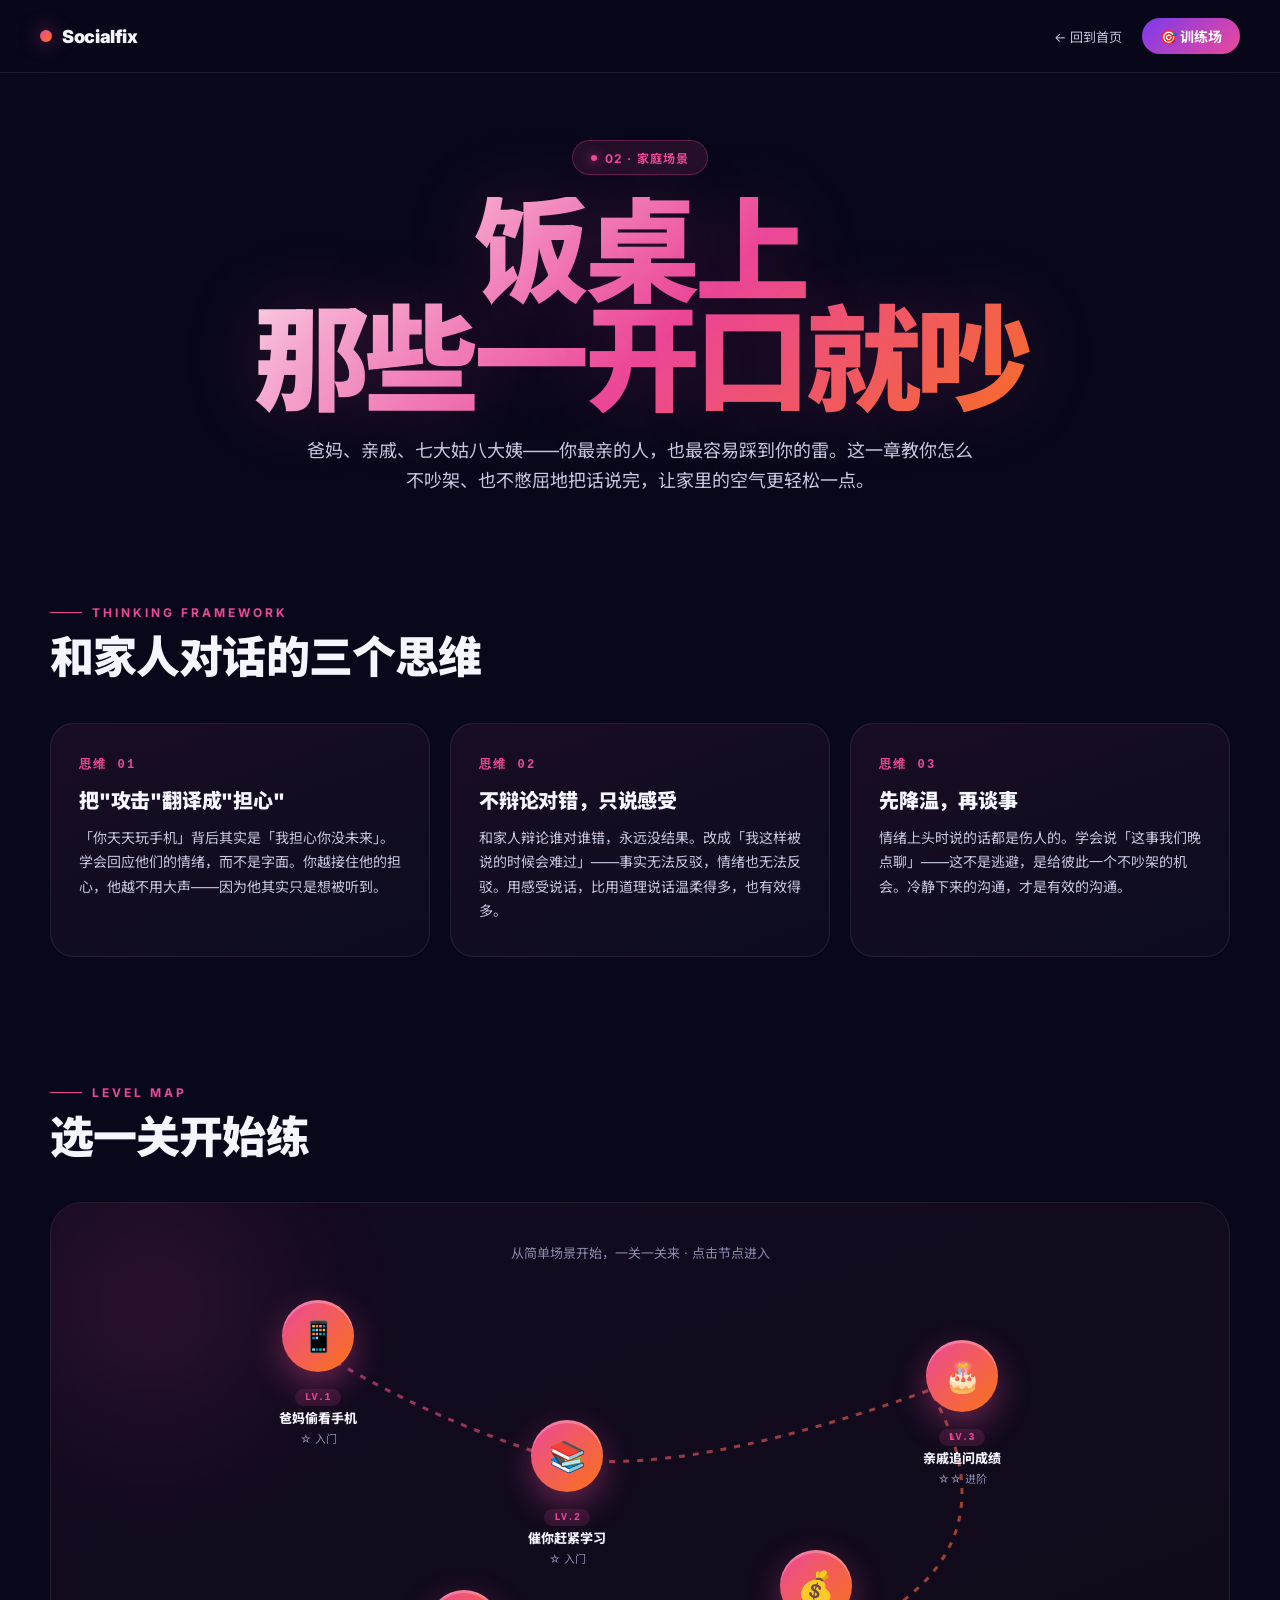
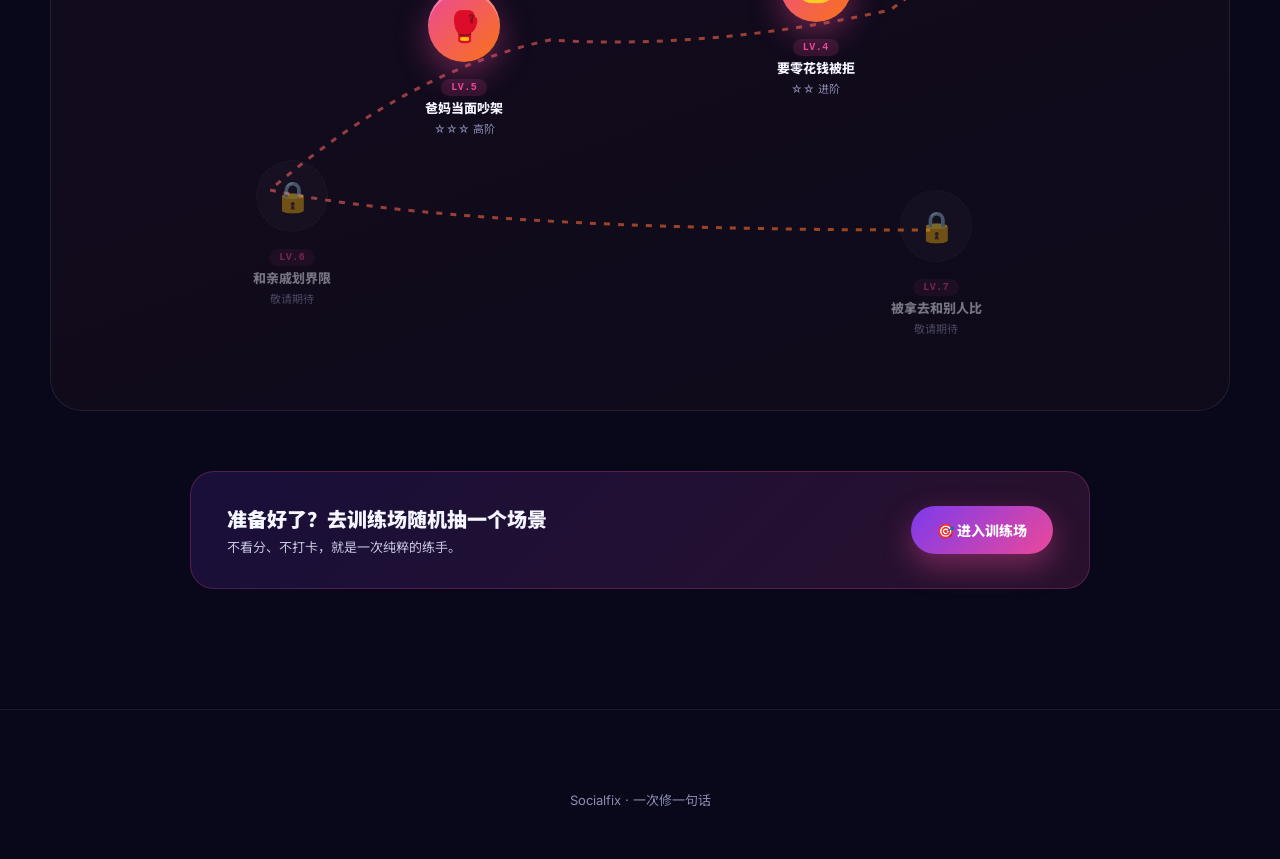
==== category-family.html @ e8e8ca2a "redesign: 3-category structure with training simulator - Merge friends/intimate into unified life ca" ====
<!DOCTYPE html>
<html lang="zh-CN">
<head>
<meta charset="UTF-8">
<meta name="viewport" content="width=device-width, initial-scale=1.0">
<title>家庭场景 · Socialfix</title>
<link href="https://fonts.googleapis.com/css2?family=Inter:wght@300;400;500;600;700;800;900&family=Noto+Sans+SC:wght@300;400;500;700;900&display=swap" rel="stylesheet">
<style>
:root{
  --bg-0:#08081a;
  --primary:#ec4899; --primary-2:#f97316;
  --text:#f5f5ff; --text-2:#c7c7e0; --text-3:#8b8bb0;
  --border:rgba(255,255,255,.08);
}
*{margin:0;padding:0;box-sizing:border-box}
html,body{background:var(--bg-0);color:var(--text);font-family:'Inter','Noto Sans SC',sans-serif;-webkit-font-smoothing:antialiased;overflow-x:hidden}

.bg{position:fixed;inset:0;z-index:-2;background:
  radial-gradient(1000px 700px at 20% 10%, rgba(236,72,153,.28), transparent 60%),
  radial-gradient(1000px 700px at 80% 90%, rgba(249,115,22,.20), transparent 60%),
  linear-gradient(180deg,#08081a,#03030c);}
.orbs{position:fixed;inset:0;z-index:-1;pointer-events:none;overflow:hidden}
.orb{position:absolute;border-radius:50%;filter:blur(80px);opacity:.5;animation:float 20s ease-in-out infinite}
.orb.o1{width:520px;height:520px;background:radial-gradient(circle,#ec4899,transparent 65%);top:-140px;left:-120px}
.orb.o2{width:460px;height:460px;background:radial-gradient(circle,#f97316,transparent 65%);top:34%;right:-160px;animation-delay:-6s;opacity:.4}
.orb.o3{width:380px;height:380px;background:radial-gradient(circle,#7c3aed,transparent 65%);bottom:-120px;left:24%;animation-delay:-12s;opacity:.35}
@keyframes float{0%,100%{transform:translate(0,0) scale(1)}50%{transform:translate(40px,-30px) scale(1.08)}}

nav{position:fixed;top:0;left:0;right:0;z-index:100;padding:18px 40px;display:flex;justify-content:space-between;align-items:center;backdrop-filter:blur(24px);background:rgba(8,8,26,.55);border-bottom:1px solid var(--border)}
.logo{display:flex;align-items:center;gap:10px;font-weight:900;font-size:18px;letter-spacing:-.02em;text-decoration:none;color:inherit}
.logo-dot{width:12px;height:12px;background:linear-gradient(135deg,var(--primary),var(--primary-2));border-radius:50%;box-shadow:0 0 20px rgba(236,72,153,.7)}
.nav-links{display:flex;gap:20px;align-items:center;font-size:14px}
.nav-links a{color:var(--text-2);text-decoration:none;transition:.2s}
.nav-links a:hover{color:#fff}
.back-link{display:inline-flex;align-items:center;gap:6px;font-size:13px;color:var(--text-3);text-decoration:none}
.nav-cta{background:linear-gradient(135deg,#7c3aed,#ec4899);color:#fff!important;padding:8px 18px;border-radius:999px;font-weight:700}

.header{padding:140px 40px 40px;text-align:center;max-width:960px;margin:0 auto;position:relative}
.chip{display:inline-flex;align-items:center;gap:8px;padding:8px 18px;border-radius:999px;background:rgba(236,72,153,.12);border:1px solid rgba(236,72,153,.3);color:var(--primary);font-size:12px;font-weight:700;letter-spacing:.1em;text-transform:uppercase;margin-bottom:22px;backdrop-filter:blur(10px)}
.chip::before{content:"";width:6px;height:6px;background:var(--primary);border-radius:50%;box-shadow:0 0 12px var(--primary)}
.header h1{font-size:clamp(56px,9vw,120px);font-weight:900;letter-spacing:-.04em;line-height:.95;background:linear-gradient(135deg,#fff 0%,var(--primary) 55%,var(--primary-2));-webkit-background-clip:text;-webkit-text-fill-color:transparent;background-clip:text;margin-bottom:20px;text-shadow:0 0 80px rgba(236,72,153,.2)}
.header p{font-size:18px;color:var(--text-2);line-height:1.7;max-width:680px;margin:0 auto}

section{padding:60px 40px}
.container{max-width:1180px;margin:0 auto}
.eyebrow{display:inline-flex;align-items:center;gap:10px;color:var(--primary);font-size:12px;font-weight:700;letter-spacing:.25em;text-transform:uppercase;margin-bottom:12px}
.eyebrow::before{content:"";width:32px;height:1px;background:var(--primary)}
.sec-title{font-size:clamp(30px,4vw,44px);font-weight:900;letter-spacing:-.02em;margin-bottom:40px;line-height:1.15}

.tech-grid{display:grid;grid-template-columns:repeat(3,1fr);gap:20px}
.tech{padding:32px 28px;background:linear-gradient(160deg,rgba(236,72,153,.08),rgba(255,255,255,.02));border:1px solid var(--border);border-radius:24px;transition:.35s;position:relative;overflow:hidden}
.tech::before{content:"";position:absolute;top:-40%;right:-40%;width:80%;height:80%;background:radial-gradient(circle,var(--primary),transparent 65%);opacity:0;filter:blur(30px);transition:.35s}
.tech:hover{border-color:rgba(236,72,153,.4);transform:translateY(-6px)}
.tech:hover::before{opacity:.2}
.tech > *{position:relative;z-index:1}
.tech-num{font-family:monospace;font-size:12px;font-weight:700;color:var(--primary);letter-spacing:.2em;margin-bottom:12px}
.tech h4{font-size:20px;font-weight:900;margin-bottom:12px;letter-spacing:-.01em}
.tech p{font-size:14px;color:var(--text-2);line-height:1.75}

.map-wrap{margin-top:40px;position:relative;padding:40px 24px;background:linear-gradient(160deg,rgba(236,72,153,.05),rgba(249,115,22,.03));border:1px solid var(--border);border-radius:32px;overflow:hidden}
.map-wrap::before{content:"";position:absolute;top:-100px;left:-100px;width:400px;height:400px;background:radial-gradient(circle,var(--primary),transparent 65%);opacity:.15;filter:blur(60px)}
.map-hint{text-align:center;color:var(--text-3);font-size:13px;margin-bottom:28px}
.map{position:relative;min-height:680px;max-width:860px;margin:0 auto}
.path-svg{position:absolute;inset:0;width:100%;height:100%;pointer-events:none;z-index:0}
.node{position:absolute;width:130px;text-align:center;text-decoration:none;color:inherit;z-index:2}
.node-circle{width:72px;height:72px;margin:0 auto 12px;border-radius:50%;background:linear-gradient(135deg,var(--primary),var(--primary-2));display:grid;place-items:center;font-size:30px;box-shadow:0 12px 32px rgba(236,72,153,.4),inset 0 3px 0 rgba(255,255,255,.25);transition:.35s;position:relative}
.node-circle::after{content:"";position:absolute;inset:-8px;border-radius:50%;border:2px dashed rgba(255,255,255,.15);opacity:0;transition:.35s}
.node:hover .node-circle{transform:scale(1.12) rotate(-6deg)}
.node:hover .node-circle::after{opacity:1;transform:rotate(60deg)}
.node-num{display:inline-block;font-family:monospace;font-size:10px;font-weight:700;color:var(--primary);background:rgba(236,72,153,.15);padding:3px 10px;border-radius:999px;margin-bottom:4px;letter-spacing:.05em}
.node-title{font-size:13px;font-weight:800;line-height:1.35;margin-bottom:2px}
.node-diff{font-size:11px;color:var(--text-3)}
.node.locked .node-circle{background:rgba(255,255,255,.05);border:1px dashed var(--border);color:var(--text-3);box-shadow:none}
.node.locked{pointer-events:none;opacity:.45}
.n1{top:10px;left:5%}.n2{top:130px;left:34%}.n3{top:50px;right:5%}.n4{top:260px;right:22%}.n5{top:300px;left:22%}.n6{top:470px;left:2%}.n7{top:500px;right:8%}

.train-strip{margin:60px auto 0;max-width:900px;padding:32px 36px;border-radius:24px;background:linear-gradient(135deg,rgba(124,58,237,.15),rgba(236,72,153,.15));border:1px solid rgba(236,72,153,.25);display:flex;align-items:center;justify-content:space-between;gap:20px;flex-wrap:wrap}
.train-strip-txt h4{font-size:20px;font-weight:900;margin-bottom:4px}
.train-strip-txt p{font-size:13px;color:var(--text-2)}
.train-strip a{padding:14px 26px;background:linear-gradient(135deg,#7c3aed,#ec4899);border-radius:999px;color:#fff;text-decoration:none;font-weight:800;font-size:14px;white-space:nowrap;box-shadow:0 12px 30px rgba(236,72,153,.4);transition:.25s}
.train-strip a:hover{transform:translateY(-2px)}

footer{padding:80px 40px 50px;text-align:center;border-top:1px solid var(--border);margin-top:60px}
.foot-text{color:var(--text-3);font-size:13px}

@media (max-width:900px){
  .tech-grid{grid-template-columns:1fr;gap:14px}
  nav{padding:14px 20px}.header{padding:110px 20px 30px}section{padding:40px 20px}
  .nav-links a:not(.back-link):not(.nav-cta){display:none}
  .map{min-height:auto}.path-svg{display:none}
  .node{position:relative;top:auto!important;left:auto!important;right:auto!important;width:100%;margin:0 0 16px;display:flex;align-items:center;gap:14px;text-align:left;background:rgba(255,255,255,.03);border:1px solid var(--border);padding:14px;border-radius:16px}
  .node-circle{margin:0;width:56px;height:56px;font-size:24px;flex-shrink:0}
  .node > div:not(.node-circle){flex:1}
}
</style>
</head>
<body>
<div class="bg"></div>
<div class="orbs">
  <div class="orb o1"></div><div class="orb o2"></div><div class="orb o3"></div>
</div>

<nav>
  <a class="logo" href="index.html"><span class="logo-dot"></span>Socialfix</a>
  <div class="nav-links">
    <a class="back-link" href="index.html">← 回到首页</a>
    <a href="simulator.html" class="nav-cta">🎯 训练场</a>
  </div>
</nav>

<div class="header">
  <div class="chip">02 · 家庭场景</div>
  <h1>饭桌上<br>那些一开口就吵</h1>
  <p>爸妈、亲戚、七大姑八大姨——你最亲的人，也最容易踩到你的雷。这一章教你怎么不吵架、也不憋屈地把话说完，让家里的空气更轻松一点。</p>
</div>

<section>
  <div class="container">
    <span class="eyebrow">Thinking Framework</span>
    <h2 class="sec-title">和家人对话的三个思维</h2>
    <div class="tech-grid">
      <div class="tech">
        <div class="tech-num">思维 01</div>
        <h4>把"攻击"翻译成"担心"</h4>
        <p>「你天天玩手机」背后其实是「我担心你没未来」。学会回应他们的情绪，而不是字面。你越接住他的担心，他越不用大声——因为他其实只是想被听到。</p>
      </div>
      <div class="tech">
        <div class="tech-num">思维 02</div>
        <h4>不辩论对错，只说感受</h4>
        <p>和家人辩论谁对谁错，永远没结果。改成「我这样被说的时候会难过」——事实无法反驳，情绪也无法反驳。用感受说话，比用道理说话温柔得多，也有效得多。</p>
      </div>
      <div class="tech">
        <div class="tech-num">思维 03</div>
        <h4>先降温，再谈事</h4>
        <p>情绪上头时说的话都是伤人的。学会说「这事我们晚点聊」——这不是逃避，是给彼此一个不吵架的机会。冷静下来的沟通，才是有效的沟通。</p>
      </div>
    </div>
  </div>
</section>

<section>
  <div class="container">
    <span class="eyebrow">Level Map</span>
    <h2 class="sec-title">选一关开始练</h2>

    <div class="map-wrap">
      <div class="map-hint">从简单场景开始，一关一关来 · 点击节点进入</div>
      <div class="map">
        <svg class="path-svg" viewBox="0 0 860 680" preserveAspectRatio="none">
          <defs>
            <linearGradient id="pathGrad" x1="0" y1="0" x2="1" y2="1">
              <stop offset="0%" stop-color="#ec4899" stop-opacity=".6"/>
              <stop offset="100%" stop-color="#f97316" stop-opacity=".6"/>
            </linearGradient>
          </defs>
          <path d="M 90 50 Q 200 120 320 160 T 720 100 Q 800 240 680 320 Q 500 360 340 350 Q 200 380 60 500 Q 250 540 720 540"
                stroke="url(#pathGrad)" stroke-width="3" stroke-dasharray="6 8" fill="none"/>
        </svg>

        <a class="node n1" href="level.html?cat=family&id=1">
          <div class="node-circle">📱</div><span class="node-num">LV.1</span>
          <div class="node-title">爸妈偷看手机</div><div class="node-diff">☆ 入门</div>
        </a>
        <a class="node n2" href="level.html?cat=family&id=2">
          <div class="node-circle">📚</div><span class="node-num">LV.2</span>
          <div class="node-title">催你赶紧学习</div><div class="node-diff">☆ 入门</div>
        </a>
        <a class="node n3" href="level.html?cat=family&id=3">
          <div class="node-circle">🎂</div><span class="node-num">LV.3</span>
          <div class="node-title">亲戚追问成绩</div><div class="node-diff">☆☆ 进阶</div>
        </a>
        <a class="node n4" href="level.html?cat=family&id=4">
          <div class="node-circle">💰</div><span class="node-num">LV.4</span>
          <div class="node-title">要零花钱被拒</div><div class="node-diff">☆☆ 进阶</div>
        </a>
        <a class="node n5" href="level.html?cat=family&id=5">
          <div class="node-circle">🥊</div><span class="node-num">LV.5</span>
          <div class="node-title">爸妈当面吵架</div><div class="node-diff">☆☆☆ 高阶</div>
        </a>
        <a class="node n6 locked">
          <div class="node-circle">🔒</div><span class="node-num">LV.6</span>
          <div class="node-title">和亲戚划界限</div><div class="node-diff">敬请期待</div>
        </a>
        <a class="node n7 locked">
          <div class="node-circle">🔒</div><span class="node-num">LV.7</span>
          <div class="node-title">被拿去和别人比</div><div class="node-diff">敬请期待</div>
        </a>
      </div>
    </div>

    <div class="train-strip">
      <div class="train-strip-txt">
        <h4>准备好了？去训练场随机抽一个场景</h4>
        <p>不看分、不打卡，就是一次纯粹的练手。</p>
      </div>
      <a href="simulator.html">🎯 进入训练场</a>
    </div>
  </div>
</section>

<footer><div class="foot-text">Socialfix · 一次修一句话</div></footer>
</body>
</html>
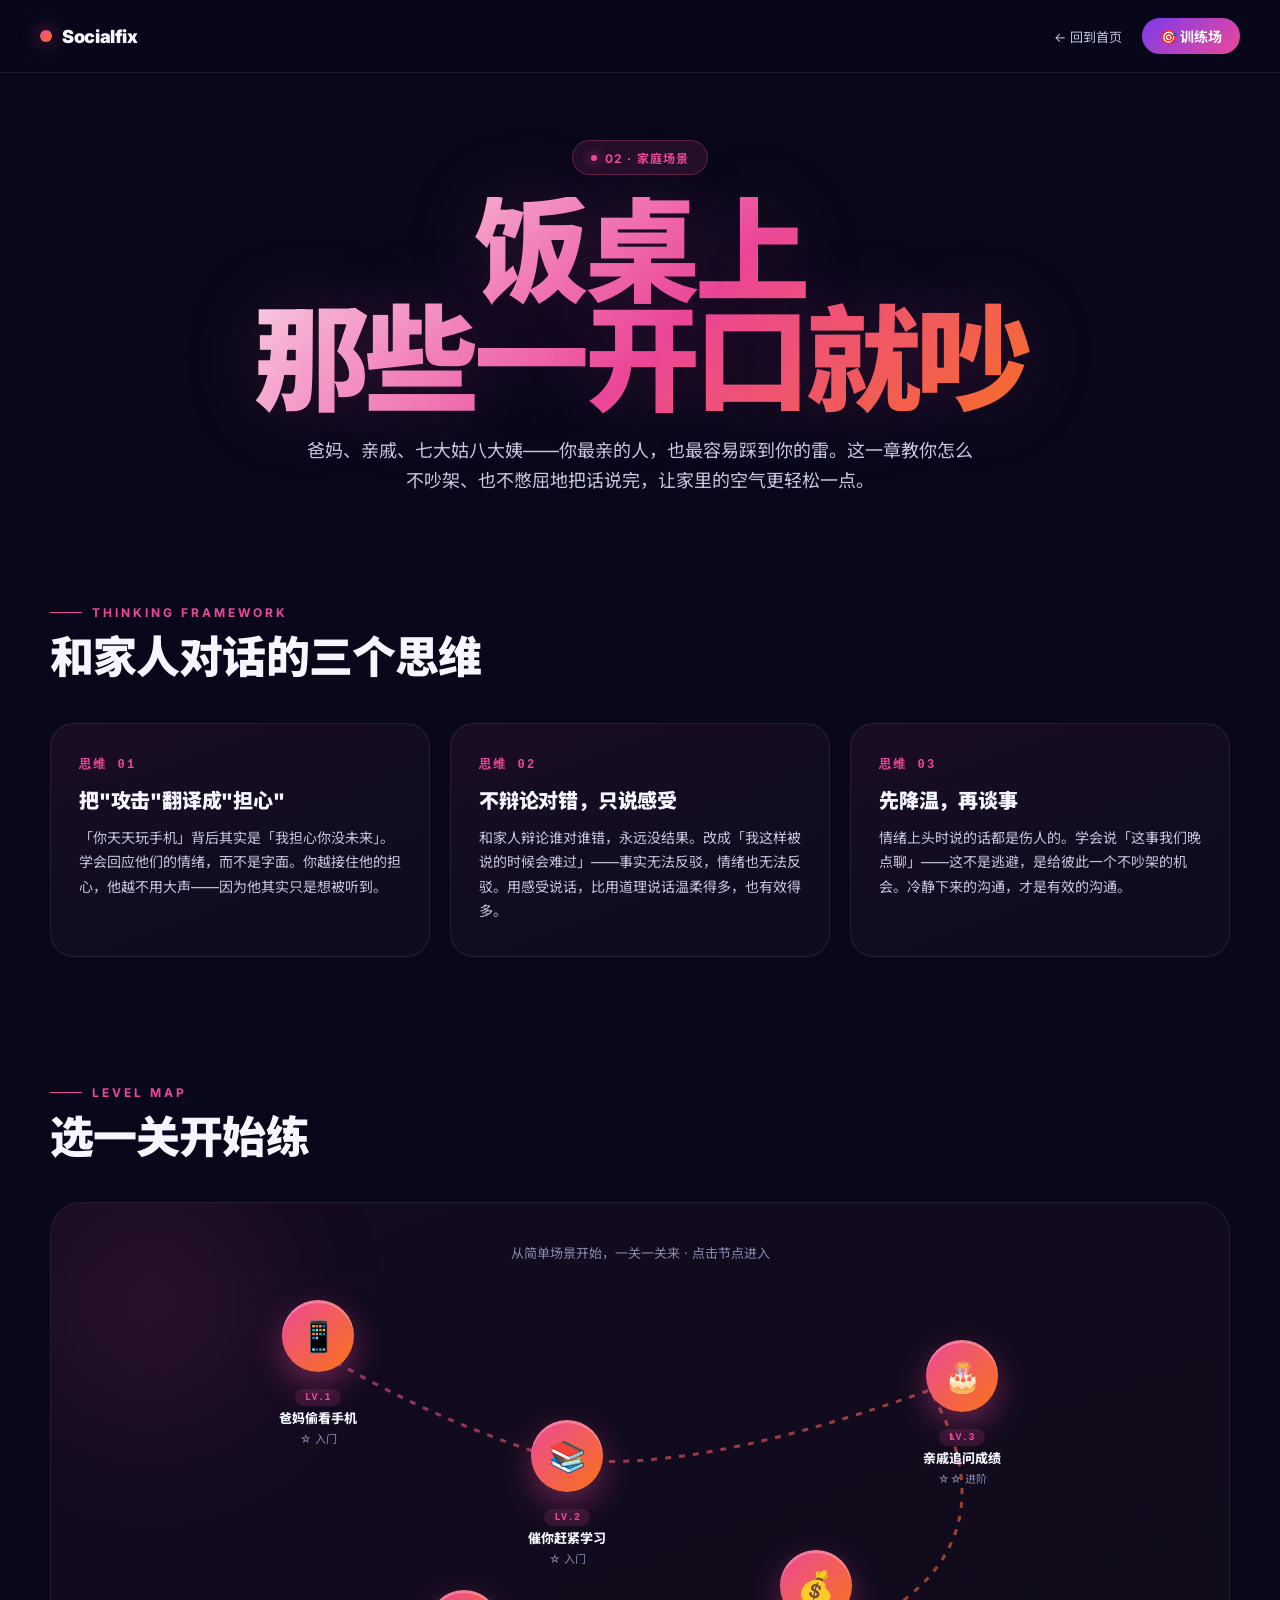
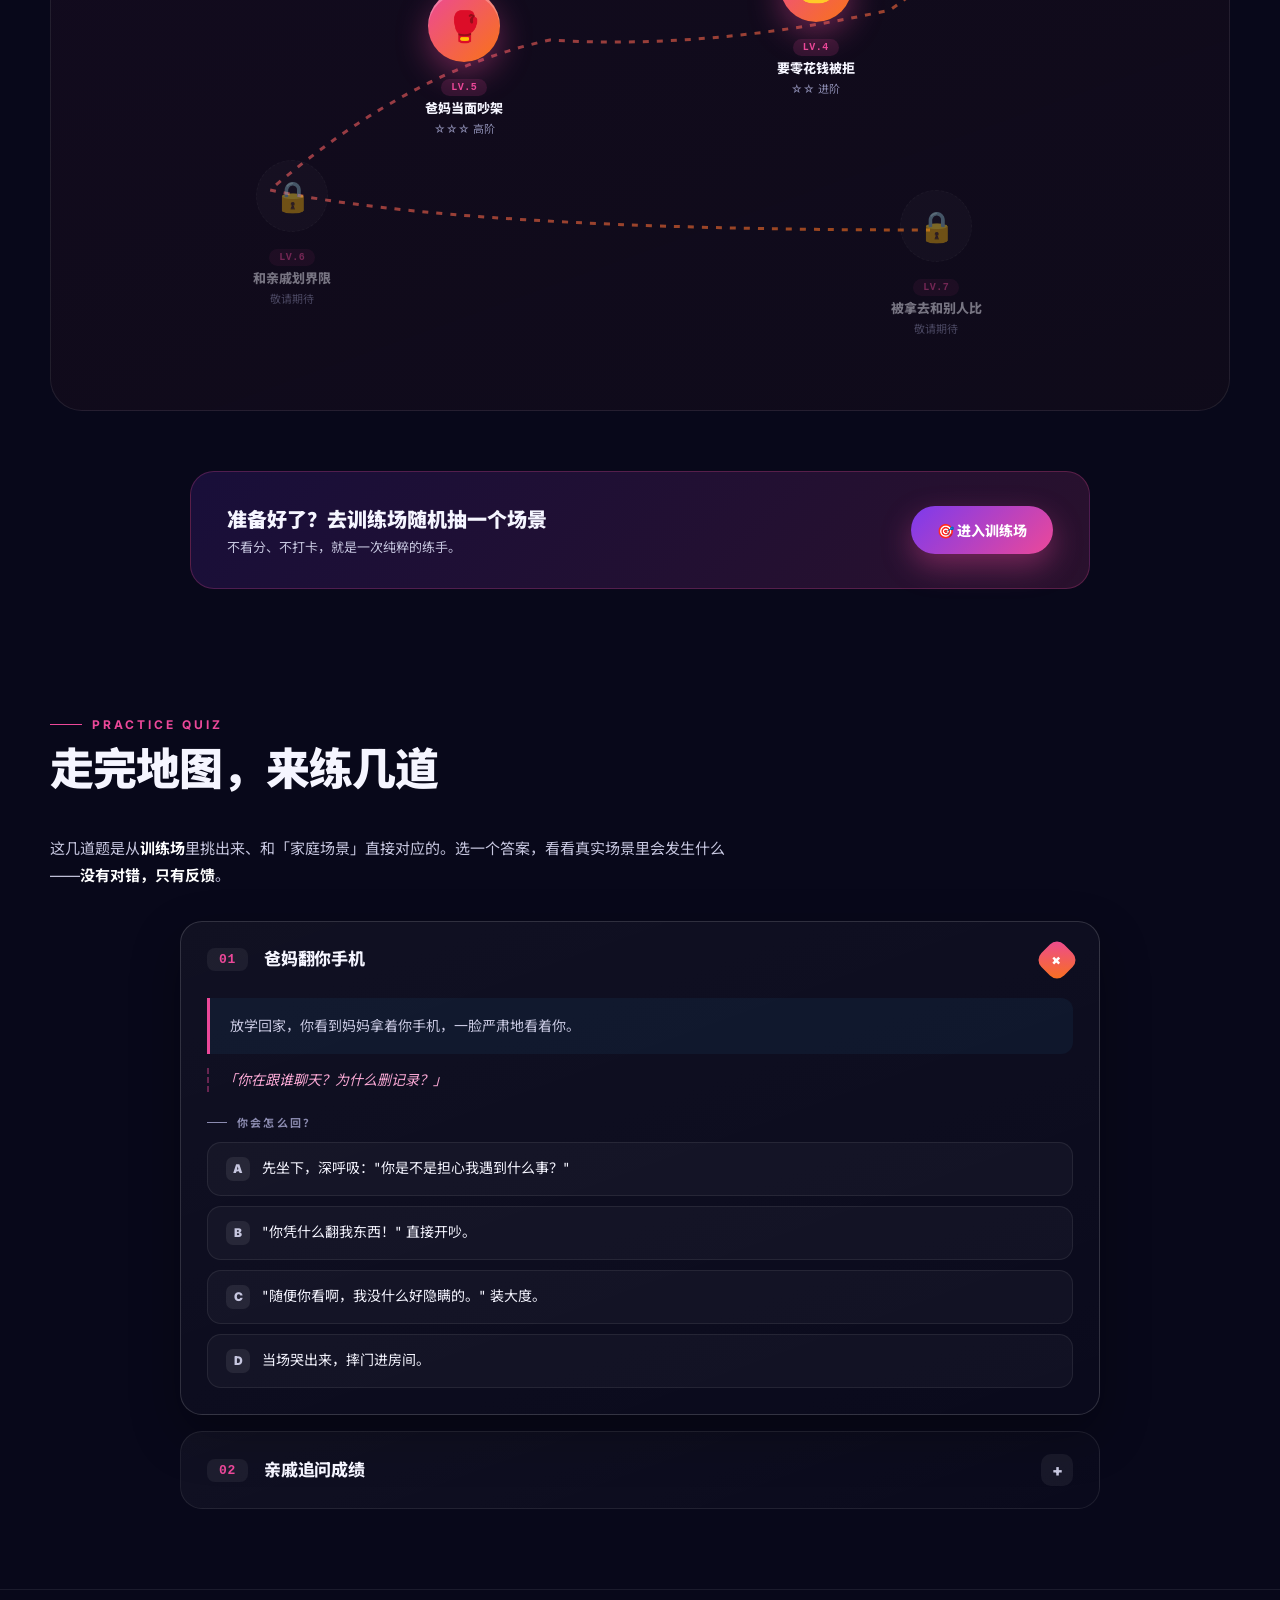
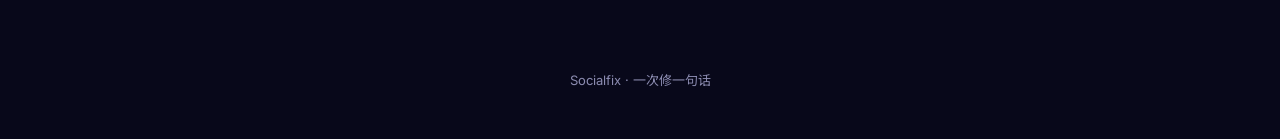
==== commit d827b7a1: "feat(category): embed matching training quizzes below the level map - Add shared scenes.js as single" ====
--- a/category-family.html
+++ b/category-family.html
@@ -5,6 +5,7 @@
 <meta name="viewport" content="width=device-width, initial-scale=1.0">
 <title>家庭场景 · Socialfix</title>
 <link href="https://fonts.googleapis.com/css2?family=Inter:wght@300;400;500;600;700;800;900&family=Noto+Sans+SC:wght@300;400;500;700;900&display=swap" rel="stylesheet">
+<link rel="stylesheet" href="practice.css">
 <style>
 :root{
   --bg-0:#08081a;
@@ -198,6 +199,17 @@
   </div>
 </section>
 
+<section class="practice">
+  <div class="container">
+    <span class="eyebrow">Practice Quiz</span>
+    <h2 class="sec-title">走完地图，来练几道</h2>
+    <p class="practice-intro">这几道题是从<b>训练场</b>里挑出来、和「家庭场景」直接对应的。选一个答案，看看真实场景里会发生什么——<b>没有对错，只有反馈</b>。</p>
+    <div class="quiz-list" id="quizList" data-cat="family"></div>
+  </div>
+</section>
+
 <footer><div class="foot-text">Socialfix · 一次修一句话</div></footer>
+<script src="scenes.js"></script>
+<script src="practice.js"></script>
 </body>
 </html>
--- a/practice.css
+++ b/practice.css
@@ -0,0 +1,118 @@
+/* Socialfix · Practice quiz block styles
+ * Used on category-*.html pages. Neutral color variables inherited
+ * from the host page's :root so it matches each category's theme. */
+
+.practice{padding:60px 40px 20px}
+.practice .container{max-width:1180px;margin:0 auto}
+.practice-intro{color:var(--text-2);font-size:15px;max-width:680px;line-height:1.8;margin-bottom:32px}
+.practice-intro b{color:#fff;font-weight:700}
+
+.quiz-list{display:flex;flex-direction:column;gap:16px;max-width:920px;margin:0 auto}
+
+.quiz{
+  background:linear-gradient(160deg,rgba(255,255,255,.04),rgba(255,255,255,.01));
+  border:1px solid var(--border);border-radius:22px;overflow:hidden;
+  transition:.3s;
+}
+.quiz[open]{border-color:rgba(255,255,255,.15);box-shadow:0 20px 50px rgba(0,0,0,.32)}
+.quiz > summary{
+  display:flex;align-items:center;gap:16px;padding:22px 26px;cursor:pointer;
+  list-style:none;user-select:none;transition:.25s;
+}
+.quiz > summary::-webkit-details-marker{display:none}
+.quiz > summary:hover{background:rgba(255,255,255,.03)}
+
+.quiz-index{
+  font-family:monospace;font-weight:900;font-size:13px;color:var(--primary);
+  background:rgba(255,255,255,.06);padding:4px 12px;border-radius:8px;letter-spacing:.05em;
+  flex-shrink:0;
+}
+.quiz-title{flex:1;font-size:17px;font-weight:800;letter-spacing:-.01em;line-height:1.35}
+.quiz-toggle{
+  width:32px;height:32px;border-radius:10px;background:rgba(255,255,255,.06);
+  display:grid;place-items:center;font-size:16px;font-weight:900;
+  color:var(--text-2);transition:.3s;flex-shrink:0;
+}
+.quiz[open] .quiz-toggle{
+  transform:rotate(45deg);
+  background:linear-gradient(135deg,var(--primary),var(--primary-2));color:#fff;
+}
+
+.quiz-body{padding:0 26px 26px}
+.p-scene{
+  padding:16px 20px;background:rgba(56,189,248,.06);
+  border-left:3px solid var(--primary);border-radius:0 12px 12px 0;
+  font-size:14px;line-height:1.75;color:var(--text-2);margin-bottom:14px;
+}
+.p-quote{
+  padding-left:14px;border-left:2px dashed rgba(236,72,153,.4);
+  font-style:italic;color:#f9a8d4;font-size:14px;line-height:1.7;margin-bottom:22px;
+}
+.p-choices-label{
+  display:flex;align-items:center;gap:10px;
+  font-size:11px;color:var(--text-3);letter-spacing:.2em;
+  text-transform:uppercase;margin-bottom:12px;font-weight:700;
+}
+.p-choices-label::before{content:"";width:20px;height:1px;background:var(--text-3)}
+
+.p-choices{display:flex;flex-direction:column;gap:10px}
+.p-choice{
+  padding:14px 18px;background:rgba(255,255,255,.03);border:1px solid var(--border);
+  border-radius:14px;cursor:pointer;transition:.25s;text-align:left;
+  font-family:inherit;font-size:14px;line-height:1.6;color:var(--text);
+  display:flex;gap:12px;align-items:flex-start;
+}
+.p-choice:hover{background:rgba(255,255,255,.06);border-color:rgba(255,255,255,.2);transform:translateX(3px)}
+.p-choice-letter{
+  display:inline-block;width:24px;height:24px;border-radius:7px;
+  background:rgba(255,255,255,.08);color:var(--text-2);
+  font-weight:900;font-size:12px;text-align:center;line-height:24px;flex-shrink:0;
+  transition:.25s;
+}
+.p-choice:hover .p-choice-letter{
+  background:linear-gradient(135deg,var(--primary),var(--primary-2));color:#fff;
+}
+.p-choice.disabled{pointer-events:none;opacity:.5}
+.p-choice.selected{border-color:rgba(255,255,255,.35);background:rgba(255,255,255,.07)}
+.p-choice.selected .p-choice-letter{background:linear-gradient(135deg,var(--primary),var(--primary-2));color:#fff}
+
+.p-feedback{
+  margin-top:18px;padding:20px;border-radius:16px;
+  border:1px solid var(--border);background:rgba(255,255,255,.03);
+  animation:p-fade .35s ease-out;
+}
+@keyframes p-fade{from{opacity:0;transform:translateY(6px)}to{opacity:1;transform:translateY(0)}}
+.p-feedback-top{display:flex;align-items:center;gap:12px;margin-bottom:12px}
+.p-feedback-icon{
+  width:38px;height:38px;border-radius:10px;
+  display:grid;place-items:center;font-size:18px;flex-shrink:0;
+}
+.p-feedback-label{font-size:10px;color:var(--text-3);letter-spacing:.15em;text-transform:uppercase;font-weight:700;margin-bottom:2px}
+.p-feedback-title{font-size:15px;font-weight:900;letter-spacing:-.01em}
+
+.p-feedback.good .p-feedback-icon{background:linear-gradient(135deg,#06d6a0,#38bdf8)}
+.p-feedback.good .p-feedback-title{color:#a3f5cf}
+.p-feedback.mid .p-feedback-icon{background:linear-gradient(135deg,#ffd60a,#f97316);color:#0a0a1f}
+.p-feedback.mid .p-feedback-title{color:#ffd60a}
+.p-feedback.bad .p-feedback-icon{background:linear-gradient(135deg,#ef4444,#f97316)}
+.p-feedback.bad .p-feedback-title{color:#fca5a5}
+
+.p-feedback-body{font-size:13.5px;color:var(--text-2);line-height:1.85;margin-bottom:12px}
+.p-feedback-body b{color:#fff;font-weight:700}
+.p-feedback-tip{
+  padding:12px 14px;background:rgba(255,214,10,.08);
+  border:1px dashed rgba(255,214,10,.3);border-radius:10px;
+  font-size:12.5px;color:var(--text-2);line-height:1.7;
+  display:flex;gap:10px;
+}
+.p-feedback-tip::before{content:"💡";font-size:16px;flex-shrink:0}
+
+@media (max-width:700px){
+  .practice{padding:40px 20px 10px}
+  .quiz > summary{padding:18px 20px;gap:12px}
+  .quiz-body{padding:0 20px 22px}
+  .quiz-title{font-size:15px}
+  .p-scene,.p-quote{font-size:13.5px}
+  .p-choice{font-size:13.5px;padding:12px 14px}
+  .p-feedback-body{font-size:13px}
+}
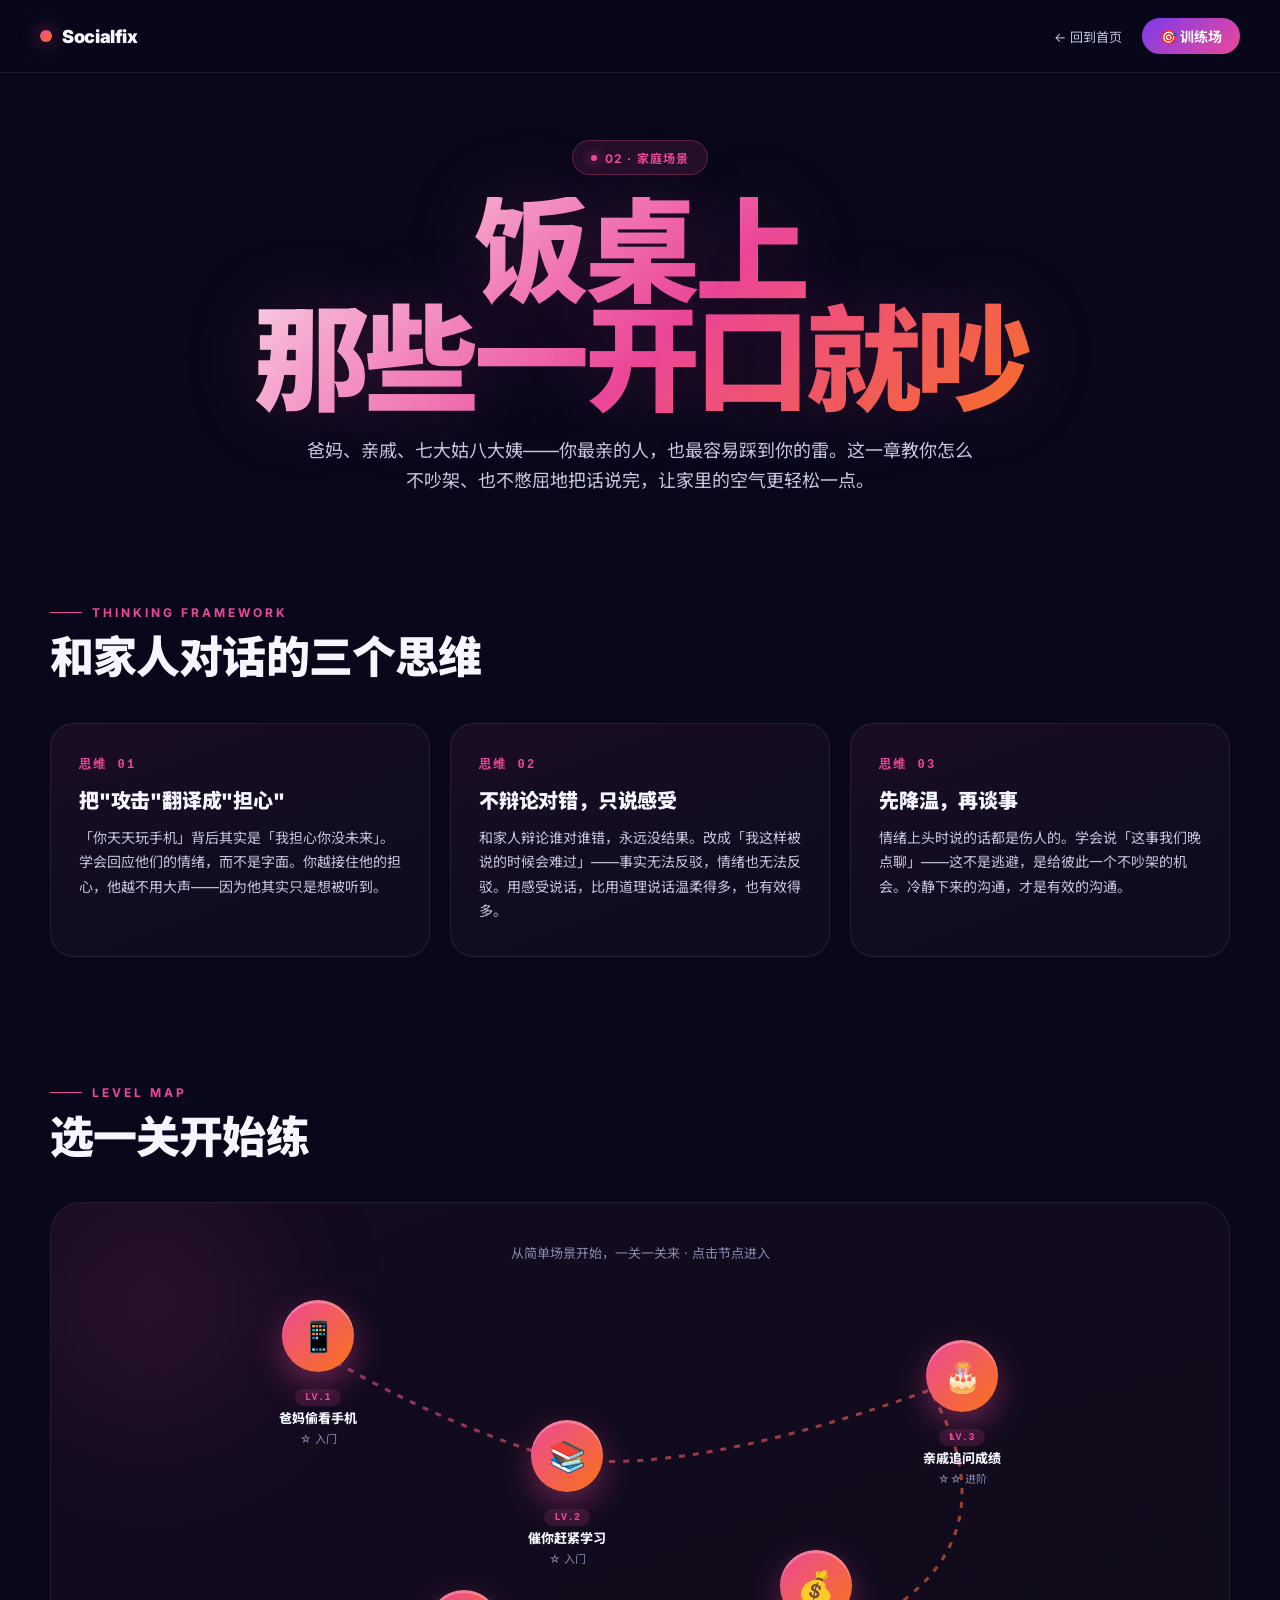
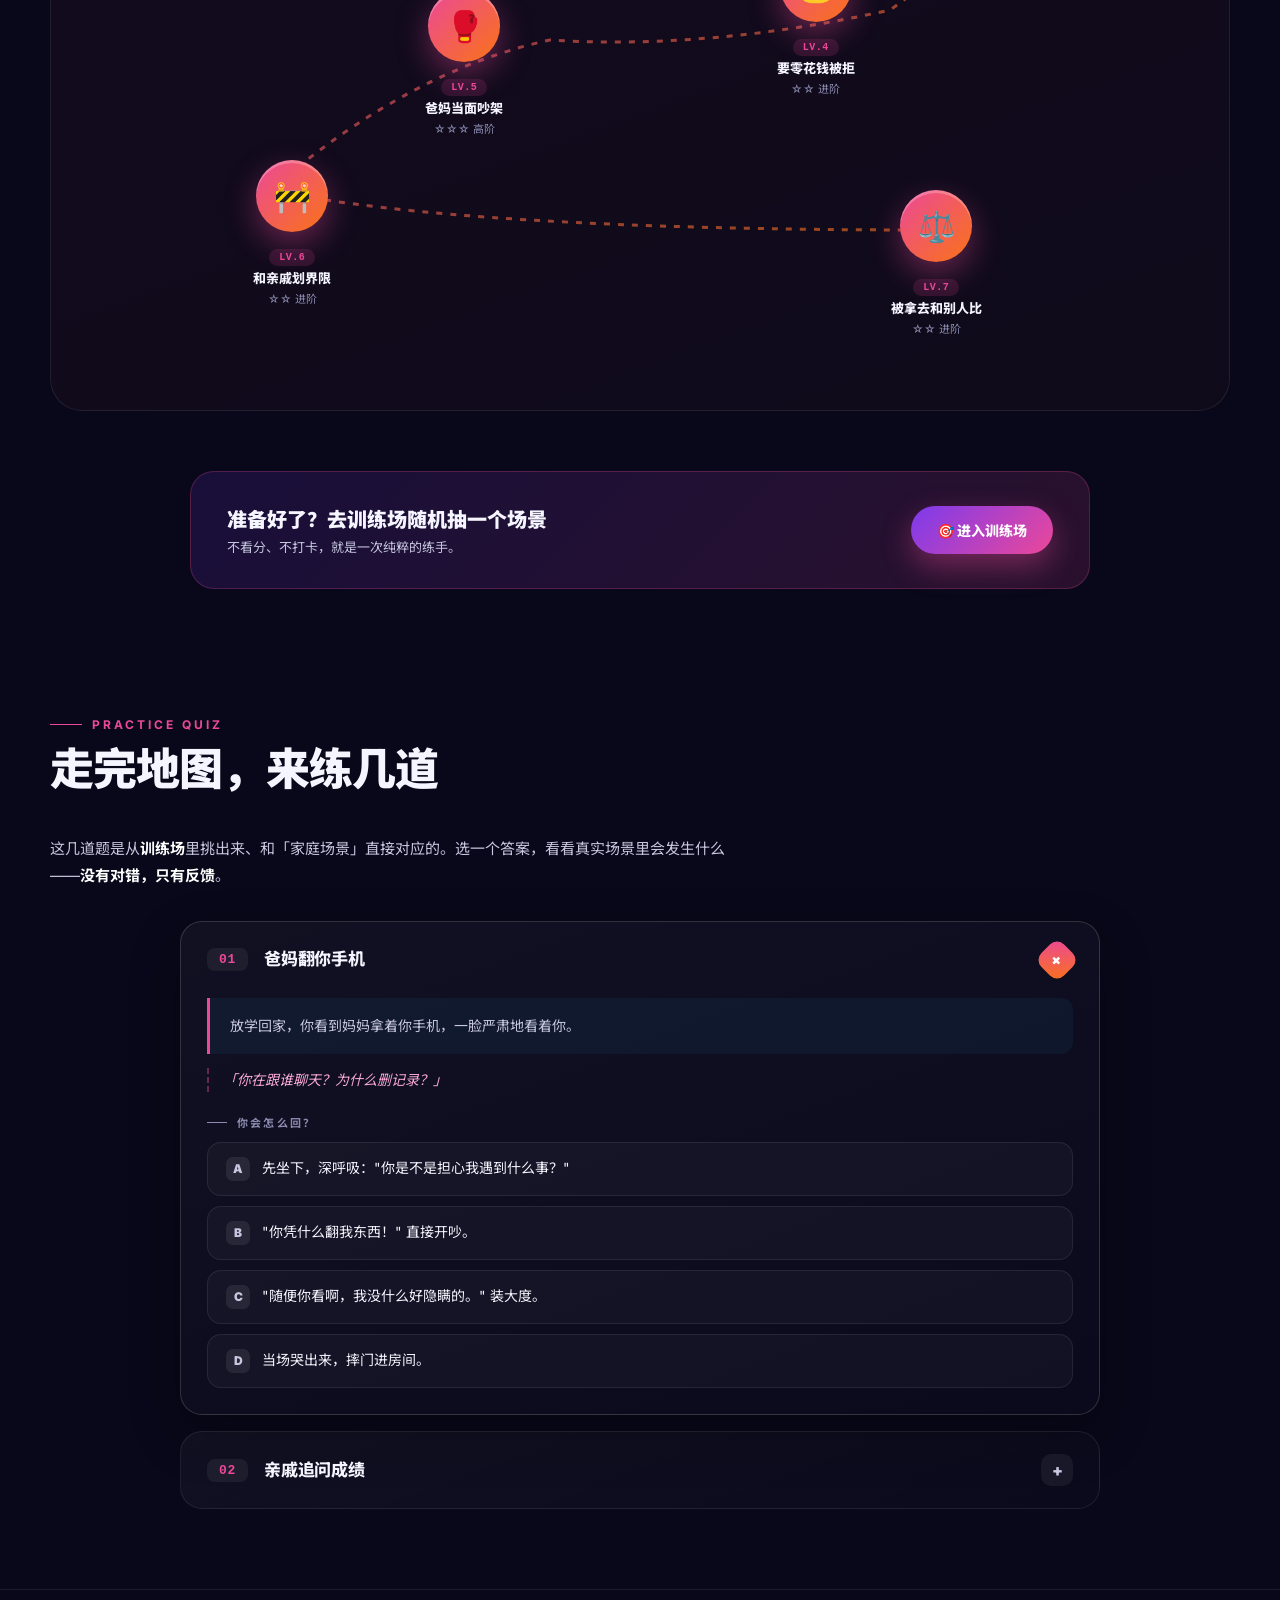
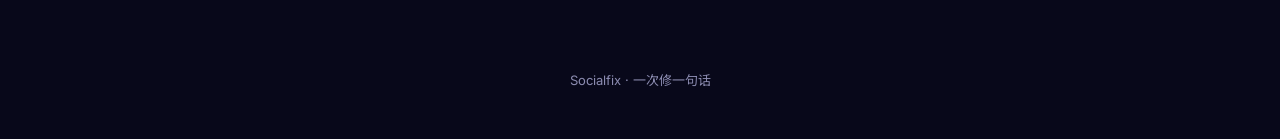
==== commit 2503a449: "feat(levels): unlock all nodes on study & family maps - Add LEVELS.study[6] '拒绝当班干部' and [7] '帮同学写检讨" ====
--- a/category-family.html
+++ b/category-family.html
@@ -178,13 +178,13 @@
           <div class="node-circle">🥊</div><span class="node-num">LV.5</span>
           <div class="node-title">爸妈当面吵架</div><div class="node-diff">☆☆☆ 高阶</div>
         </a>
-        <a class="node n6 locked">
-          <div class="node-circle">🔒</div><span class="node-num">LV.6</span>
-          <div class="node-title">和亲戚划界限</div><div class="node-diff">敬请期待</div>
-        </a>
-        <a class="node n7 locked">
-          <div class="node-circle">🔒</div><span class="node-num">LV.7</span>
-          <div class="node-title">被拿去和别人比</div><div class="node-diff">敬请期待</div>
+        <a class="node n6" href="level.html?cat=family&id=6">
+          <div class="node-circle">🚧</div><span class="node-num">LV.6</span>
+          <div class="node-title">和亲戚划界限</div><div class="node-diff">☆☆ 进阶</div>
+        </a>
+        <a class="node n7" href="level.html?cat=family&id=7">
+          <div class="node-circle">⚖️</div><span class="node-num">LV.7</span>
+          <div class="node-title">被拿去和别人比</div><div class="node-diff">☆☆ 进阶</div>
         </a>
       </div>
     </div>
